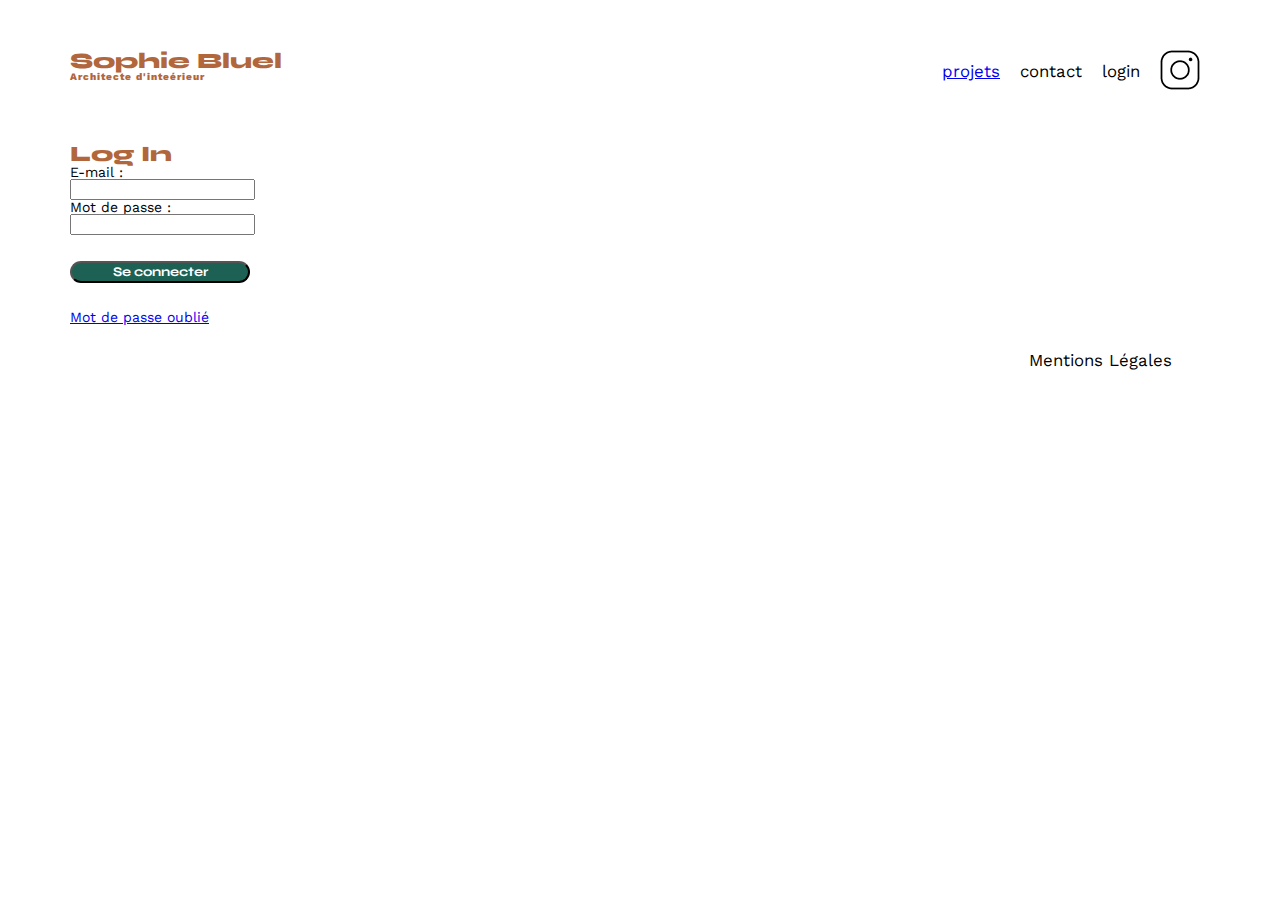
==== FrontEnd/login.html @ e48c5a85 "Add files via upload" ====
<!DOCTYPE html>
<html lang="fr">

<head>
    <meta charset="UTF-8">
    <title>Sophie Bluel - Architecte d'intérieur</title>
    <meta name="viewport" content="width=device-width, initial-scale=1.0">
    <link rel="preconnect" href="https://fonts.googleapis.com">
    <link rel="preconnect" href="https://fonts.gstatic.com" crossorigin>
    <link href="https://fonts.googleapis.com/css2?family=Syne:wght@700;800&family=Work+Sans&display=swap"
        rel="stylesheet">
    <meta name="description" content="">
    <link rel="stylesheet" href="./assets/style.css">
</head>

<body>
    <header>
        <h1>Sophie Bluel <span>Architecte d'inteérieur</span></h1>
        <nav>
            <ul>
                <li><a href="index.html">projets</a></li>
                <li>contact</li>
                <li>login</li>
                <li><img src="./assets/icons/instagram.png" alt="Instagram"></li>
            </ul>
        </nav>
    </header>
    <main>
        <h1>Log In</h1>
        <form action="#" method="post" id="loginForm">
            <div>
                <label for="email">E-mail :</label>
                <br><input type="email" id="email" name="email" required>
            </div>
            <div>
                <label for="password">Mot de passe :</label>
                <br>
                <input type="password" id="password" name="password" required>
            </div>
            <div>
                <input type="submit" value="Se connecter">
            </div>
        </form>
        <a href="#" class="passForget">Mot de passe oublié</a>
    </main>

    <footer>
        <nav>
            <ul>
                <li>Mentions Légales</li>
            </ul>
        </nav>
    </footer>
    <script src="login.js"></script>
</body>

</html>
---- FrontEnd/assets/style.css ----
/* http://meyerweb.com/eric/tools/css/reset/
   v2.0 | 20110126
   License: none (public domain)
*/

html,
body,
div,
span,
applet,
object,
iframe,
h1,
h2,
h3,
h4,
h5,
h6,
p,
blockquote,
pre,
a,
abbr,
acronym,
address,
big,
cite,
code,
del,
dfn,
em,
img,
ins,
kbd,
q,
s,
samp,
small,
strike,
strong,
sub,
sup,
tt,
var,
b,
u,
i,
center,
dl,
dt,
dd,
ol,
ul,
li,
fieldset,
form,
label,
legend,
table,
caption,
tbody,
tfoot,
thead,
tr,
th,
td,
article,
aside,
canvas,
details,
embed,
figure,
figcaption,
footer,
header,
hgroup,
menu,
nav,
output,
ruby,
section,
summary,
time,
mark,
audio,
video {
	margin: 0;
	padding: 0;
	border: 0;
	font-size: 100%;
	font: inherit;
	vertical-align: baseline;
}

/* HTML5 display-role reset for older browsers */
article,
aside,
details,
figcaption,
figure,
footer,
header,
hgroup,
menu,
nav,
section {
	display: block;
}

body {
	line-height: 1;
}

ol,
ul {
	list-style: none;
}

blockquote,
q {
	quotes: none;
}

blockquote:before,
blockquote:after,
q:before,
q:after {
	content: '';
	content: none;
}

table {
	border-collapse: collapse;
	border-spacing: 0;
}

/** end reset css**/
body {
	max-width: 1140px;
	margin: auto;
	font-family: 'Work Sans';
	font-size: 14px;
}

header {
	display: flex;
	justify-content: space-between;
	margin: 50px 0
}

section {
	margin: 50px 0
}

h1 {
	display: flex;
	flex-direction: column;
	font-family: 'Syne';
	font-size: 22px;
	font-weight: 800;
	color: #B1663C
}

h1>span {
	font-family: 'Work Sans';
	font-size: 10px;
	letter-spacing: 0.1em;
	;
}

h2 {
	font-family: 'Syne';
	font-weight: 700;
	font-size: 30px;
	color: #1D6154
}

nav ul {
	display: flex;
	align-items: center;
	list-style-type: none;

}

nav li {
	padding: 0 10px;
	font-size: 1.2em;
}

li:hover {
	color: #B1663C;
}

#introduction {
	display: flex;
	align-items: center;
}

#introduction figure {
	flex: 1
}

#introduction img {
	display: block;
	margin: auto;
	width: 80%;
}

#introduction article {
	flex: 1
}

#introduction h2 {
	margin-bottom: 1em;
}

#introduction p {
	margin-bottom: 0.5em;
}

#portfolio h2 {
	text-align: center;
	margin-bottom: 1em;
}

.gallery {
	width: 100%;
	display: grid;
	grid-template-columns: 1fr 1fr 1fr;
	grid-column-gap: 20px;
	grid-row-gap: 20px;
}

.gallery img {
	width: 100%;

}

#contact {
	width: 50%;
	margin: auto;
}

#contact>* {
	text-align: center;

}

#contact h2 {
	margin-bottom: 20px;
}

#contact form {
	text-align: left;
	margin-top: 30px;
	display: flex;
	flex-direction: column;
}

#contact input {
	height: 50px;
	font-size: 1.2em;
	border: none;
	box-shadow: 0px 4px 14px rgba(0, 0, 0, 0.09);
}

#contact label {
	margin: 2em 0 1em 0;
}

#contact textarea {
	border: none;
	box-shadow: 0px 4px 14px rgba(0, 0, 0, 0.09);
}

input[type="submit"] {
	font-family: 'Syne';
	font-weight: 700;
	color: white;
	background-color: #1D6154;
	margin: 2em auto;
	width: 180px;
	text-align: center;
	border-radius: 60px;
}

footer nav ul {
	display: flex;
	justify-content: flex-end;
	margin: 2em
}

.filter-buttons {
	display: flex;
	justify-content: center;
	gap: 20px;
	margin-bottom: 30px;
}

.filter-button {
	font-family: syne;
	font-size: 16px;
	border: 2px solid #1D6154;
	border-radius: 20px;
	padding: 10px;
	color: #1D6154;
	font-weight: 700;
	text-align: center;
}

.filter-buttons a {
	text-decoration: none;
}

.filter-buttons :hover {
	color: antiquewhite;
	background-color: #1D6154;
}

.filter-buttons :focus {
	color: antiquewhite;
	background-color: #1D6154;
}
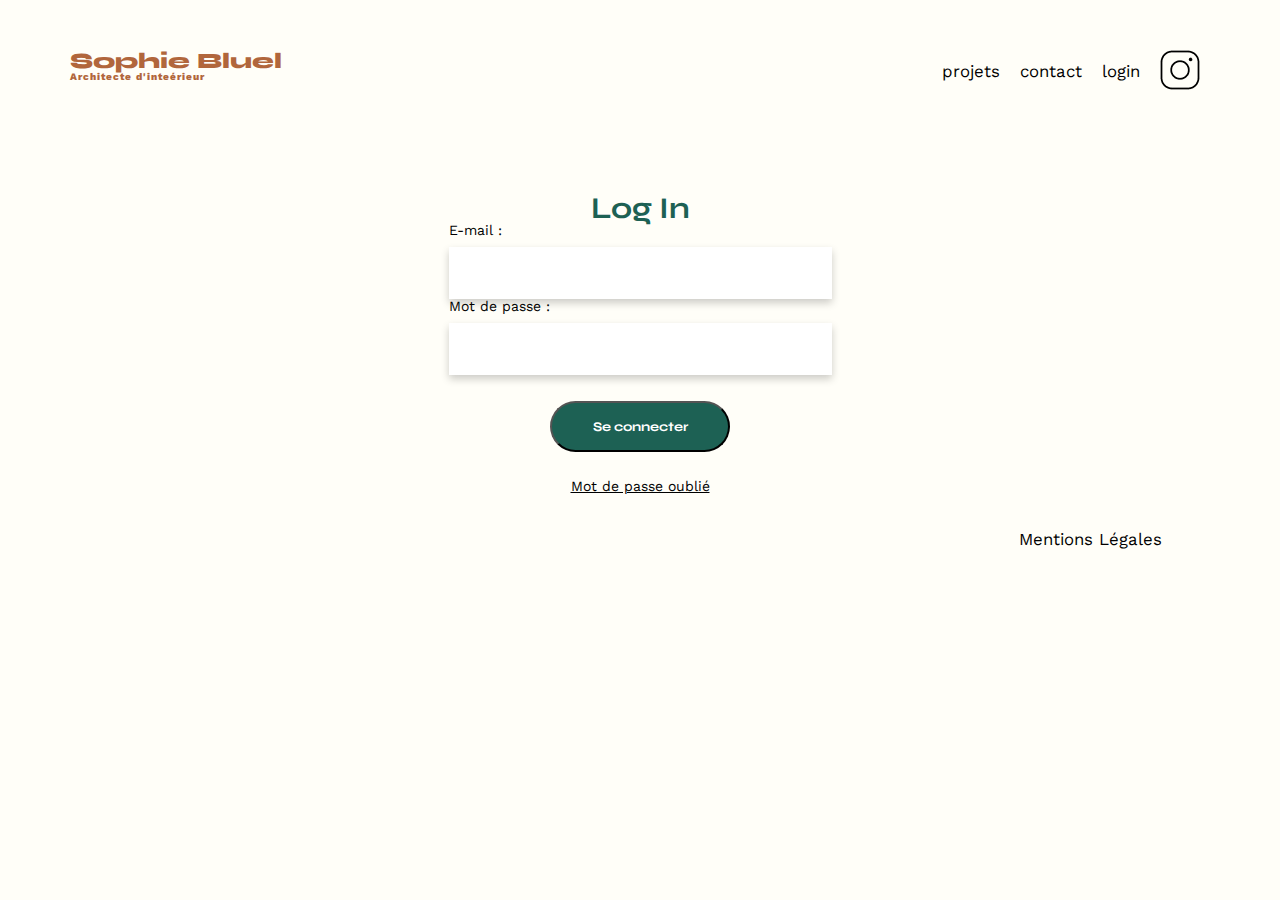
==== commit 7c36e275: "Description de la modification" ====
--- a/FrontEnd/login.html
+++ b/FrontEnd/login.html
@@ -1,57 +1,57 @@
-<!DOCTYPE html>
-<html lang="fr">
-
-<head>
-    <meta charset="UTF-8">
-    <title>Sophie Bluel - Architecte d'intérieur</title>
-    <meta name="viewport" content="width=device-width, initial-scale=1.0">
-    <link rel="preconnect" href="https://fonts.googleapis.com">
-    <link rel="preconnect" href="https://fonts.gstatic.com" crossorigin>
-    <link href="https://fonts.googleapis.com/css2?family=Syne:wght@700;800&family=Work+Sans&display=swap"
-        rel="stylesheet">
-    <meta name="description" content="">
-    <link rel="stylesheet" href="./assets/style.css">
-</head>
-
-<body>
-    <header>
-        <h1>Sophie Bluel <span>Architecte d'inteérieur</span></h1>
-        <nav>
-            <ul>
-                <li><a href="index.html">projets</a></li>
-                <li>contact</li>
-                <li>login</li>
-                <li><img src="./assets/icons/instagram.png" alt="Instagram"></li>
-            </ul>
-        </nav>
-    </header>
-    <main>
-        <h1>Log In</h1>
-        <form action="#" method="post" id="loginForm">
-            <div>
-                <label for="email">E-mail :</label>
-                <br><input type="email" id="email" name="email" required>
-            </div>
-            <div>
-                <label for="password">Mot de passe :</label>
-                <br>
-                <input type="password" id="password" name="password" required>
-            </div>
-            <div>
-                <input type="submit" value="Se connecter">
-            </div>
-        </form>
-        <a href="#" class="passForget">Mot de passe oublié</a>
-    </main>
-
-    <footer>
-        <nav>
-            <ul>
-                <li>Mentions Légales</li>
-            </ul>
-        </nav>
-    </footer>
-    <script src="login.js"></script>
-</body>
-
+<!DOCTYPE html>
+<html lang="fr">
+
+<head>
+    <meta charset="UTF-8">
+    <title>Sophie Bluel - Architecte d'intérieur</title>
+    <meta name="viewport" content="width=device-width, initial-scale=1.0">
+    <link rel="preconnect" href="https://fonts.googleapis.com">
+    <link rel="preconnect" href="https://fonts.gstatic.com" crossorigin>
+    <link href="https://fonts.googleapis.com/css2?family=Syne:wght@700;800&family=Work+Sans&display=swap"
+        rel="stylesheet">
+    <meta name="description" content="">
+    <link rel="stylesheet" href="./assets/style.css">
+</head>
+
+<body>
+    <header>
+        <h1>Sophie Bluel <span>Architecte d'inteérieur</span></h1>
+        <nav>
+            <ul>
+                <li><a href="index.html">projets</a></li>
+                <li>contact</li>
+                <li>login</li>
+                <li><img src="./assets/icons/instagram.png" alt="Instagram"></li>
+            </ul>
+        </nav>
+    </header>
+    <main>
+        <h1>Log In</h1>
+        <form action="#" method="post" id="loginForm">
+            <div>
+                <label for="email">E-mail :</label>
+                <br><input type="email" id="email" name="email" required>
+            </div>
+            <div>
+                <label for="password">Mot de passe :</label>
+                <br>
+                <input type="password" id="password" name="password" required>
+            </div>
+            <div>
+                <input type="submit" value="Se connecter">
+            </div>
+        </form>
+        <a href="#" class="passForget">Mot de passe oublié</a>
+    </main>
+
+    <footer>
+        <nav>
+            <ul>
+                <li>Mentions Légales</li>
+            </ul>
+        </nav>
+    </footer>
+    <script src="login.js"></script>
+</body>
+
 </html>--- a/FrontEnd/assets/style.css
+++ b/FrontEnd/assets/style.css
@@ -2,6 +2,10 @@
    v2.0 | 20110126
    License: none (public domain)
 */
+body {
+	background-color: #FFFEF8;
+}
+
 
 html,
 body,
@@ -140,6 +144,7 @@
 	margin: auto;
 	font-family: 'Work Sans';
 	font-size: 14px;
+
 }
 
 header {
@@ -320,4 +325,322 @@
 .filter-buttons :focus {
 	color: antiquewhite;
 	background-color: #1D6154;
+}
+
+main h1 {
+	display: flex;
+	align-items: center;
+	color: #1D6154;
+	font-size: 30px;
+	padding-top: 50px;
+	font-weight: 700;
+}
+
+form {
+	display: flex;
+	flex-direction: column;
+	align-items: center;
+	width: 100%;
+}
+
+input {
+	width: 379px;
+	height: 51px;
+	box-shadow: black;
+	margin-top: 10px;
+}
+
+.passForget {
+	display: flex;
+	justify-content: center;
+	align-items: center;
+	color: black;
+	text-decoration: underline;
+}
+
+input[type="email"],
+input[type="password"],
+input[type="text"],
+select {
+	border: none;
+	box-shadow: 0 4px 8px rgba(0, 0, 0, 0.2);
+	height: 50px;
+	font-family: Syne;
+}
+
+footer {
+
+	bottom: 0;
+	right: 0;
+	padding: 10px;
+}
+
+.ribbon {
+	position: fixed;
+	top: 0;
+	left: 0;
+	width: 100%;
+	background-color: #000000;
+	padding: 5px;
+	display: none;
+	z-index: 9999;
+}
+
+.edit-button {
+	font-family: Work Sans;
+	background-color: #000000;
+	color: white;
+	padding: 8px 16px;
+	border: none;
+	border-radius: 20px;
+	margin-right: 10px;
+}
+
+.centered {
+	display: flex;
+	align-items: center;
+	justify-content: center;
+}
+
+#introduction {
+	margin-bottom: 10px;
+}
+
+.modifier-button {
+	font-family: Work sans;
+	border: none;
+	background-color: white;
+	cursor: pointer;
+}
+
+.titleProj {
+	display: flex;
+	justify-content: center;
+	align-items: baseline;
+	cursor: pointer;
+}
+
+.editButtons {
+	margin-left: 55px;
+}
+
+.modal {
+	position: fixed;
+	display: flex;
+	align-items: center;
+	justify-content: center;
+	top: 0;
+	left: 0;
+	width: 100%;
+	height: 100%;
+	background: rgba(0, 0, 0, 0.80)
+}
+
+.modal-wrapper {
+	overflow: auto;
+	width: 600px;
+	max-width: calc(100vw - 20px);
+	max-height: calc(100vw - 20px);
+	padding: 20px;
+	background-color: #FFFEF8;
+}
+
+.js-modal-close {
+	display: flex !important;
+	justify-content: end;
+}
+
+#titlemodal {
+	display: flex;
+	justify-content: center;
+	padding: 20px;
+	color: #000000;
+	font-family: Work Sans;
+	font-size: 26px;
+	font-weight: 400;
+}
+
+.modal-add {
+	width: 37%;
+	font-family: Syne;
+	font-size: 14px;
+	background-color: #1D6154;
+	color: white;
+	padding: 8px 16px;
+	border: none;
+	border-radius: 20px;
+	cursor: pointer;
+	display: block;
+	margin: 10px auto;
+}
+
+
+hr {
+	width: 75%;
+}
+
+.modal figure img {
+	width: 80px;
+	height: 102px;
+}
+
+.modal-projects {
+	display: flex;
+	flex-wrap: wrap;
+	align-items: center;
+	width: 80%;
+	padding-left: 70px;
+	padding: 20px 0px 20px 70px;
+}
+
+.modal figure {
+	padding: 5px;
+}
+
+.modal-wrapper {
+	border-radius: 20px;
+}
+
+.modal-projects figure {
+	position: relative;
+}
+
+.modal-projects .fa-trash {
+	position: absolute;
+	top: 10px;
+	right: 10px;
+	font-size: 15px;
+	background-color: #000000;
+	color: white;
+	cursor: pointer;
+	z-index: 1;
+	padding: 5px;
+	border-radius: 5px;
+}
+
+.modal-projects .move-icon {
+	position: absolute;
+	top: 10px;
+	right: 35px;
+	font-size: 15px;
+	background-color: #000000;
+	color: white;
+	cursor: pointer;
+	z-index: 1;
+	padding: 5px;
+	border-radius: 5px;
+	opacity: 0;
+}
+
+.modal-projects :hover .move-icon {
+	opacity: 1;
+}
+
+#photoImage {
+	background-color: #E8F1F6;
+	border-radius: 2px;
+}
+
+
+input[type="file"] {
+	display: none;
+}
+
+.upload-button {
+	padding: 10px 20px;
+	background-color: #B9C5CC;
+	color: #306685;
+	border: none;
+	border-radius: 20px;
+	cursor: pointer;
+	width: 30%;
+	font-weight: 600;
+	margin-top: 40px;
+}
+
+.button-add-photo {
+	display: flex;
+	flex-direction: column;
+	justify-content: center;
+	width: 65%;
+	align-items: center;
+	background-color: #E8F1F6;
+	border-radius: 4px;
+	height: 120px;
+	padding: 20px;
+}
+
+#font-pic {
+	color: #B9C5CC;
+	font-size: 50px;
+	padding-top: 15px;
+}
+
+.size-pic {
+	font-size: 11px;
+	padding-top: 5px;
+}
+
+.title_cat {
+	display: flex;
+	flex-direction: column;
+	gap: 5px;
+	font-family: Work Sans;
+	font-size: 14px;
+	font-weight: 600;
+	padding: 20px;
+}
+
+.title_cat input {
+	width: 450px;
+}
+
+aside img {
+	width: 40%;
+	height: 100%;
+}
+
+nav ul li a {
+	color: black;
+	text-decoration: none;
+}
+
+.add_photo {
+	display: flex;
+	flex-direction: column;
+	justify-content: center;
+	align-items: center;
+	width: 420px;
+	height: 170px;
+	background-color: #E8F1F6;
+	gap: 30px;
+}
+
+.add_photo i {
+	font-size: -webkit-xxx-large;
+}
+
+.add_photo i {
+	color: #CBD6DC;
+}
+
+.header-modal {
+	display: flex;
+	justify-content: space-between;
+}
+
+.fa-arrow-left {
+	font-size: 20px;
+}
+
+.add_photo label {
+	border: 1px solid #CBD6DC;
+	border-radius: 20px;
+	cursor: pointer;
+	background-color: #CBD6DC;
+	padding: 10px;
+	color: #306685;
+	font-size: 14px;
+	font-weight: 600;
+	font-family: Work Sans;
 }